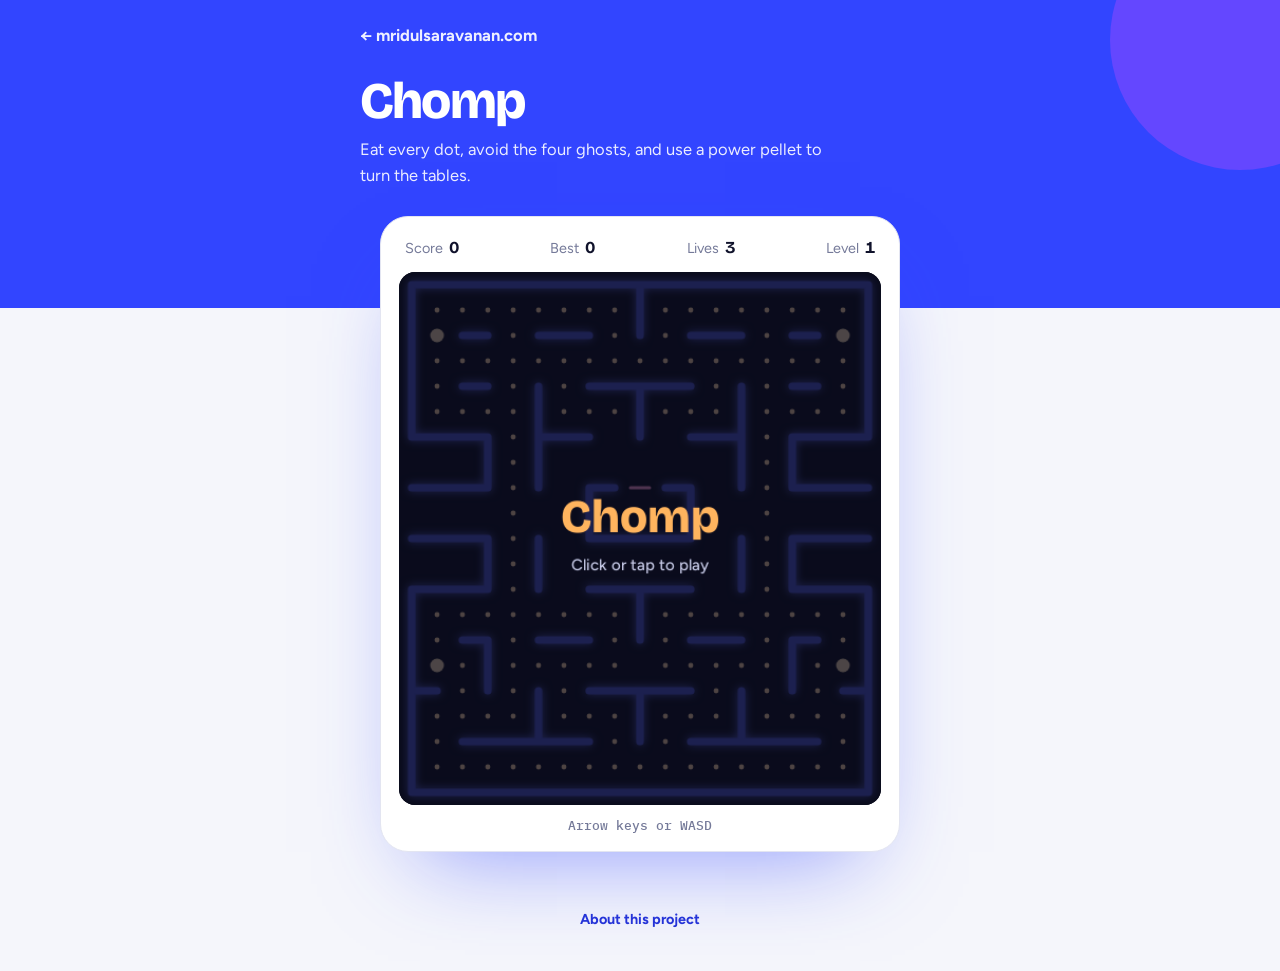
==== play/index.html @ 7e368cf9 "Launch the new site: projects, AI Lab, findings, notes and about Replaces the single-page portfolio " ====
<!doctype html>
<html lang="en">
<head>
<meta charset="utf-8">
<meta name="viewport" content="width=device-width, initial-scale=1">
<title>Chomp &ndash; Mridul Saravanan</title>
<meta name="description" content="Chomp: a small maze game. Eat the dots, avoid four ghosts, clear the level.">
<link rel="canonical" href="https://mridulsaravanan.com/play/">
<link rel="icon" href="data:image/svg+xml,%3Csvg xmlns=%27http://www.w3.org/2000/svg%27 viewBox=%270 0 32 32%27%3E%3Crect width=%2732%27 height=%2732%27 rx=%278%27 fill=%27%230E1024%27/%3E%3Ctext x=%2716%27 y=%2722%27 font-family=%27Arial%27 font-weight=%27700%27 font-size=%2715%27 text-anchor=%27middle%27 fill=%27%23FFB45E%27%3EMS%3C/text%3E%3C/svg%3E">
<link rel="preconnect" href="https://fonts.googleapis.com">
<link rel="preconnect" href="https://fonts.gstatic.com" crossorigin>
<link href="https://fonts.googleapis.com/css2?family=Bricolage+Grotesque:opsz,wght@12..96,400..800&family=Figtree:wght@400..700&family=IBM+Plex+Mono:wght@400;500&display=swap" rel="stylesheet">
<style>
:root{
  --bg:#F5F6FB; --surface:#FFFFFF; --ink:#10122B; --ink2:#454A6B; --muted:#757A99;
  --line:#E3E5F1; --cobalt:#3245FF; --cobalt-d:#2433D6; --cobalt-l:#E8EAFF; --violet:#7448FF; --sun:#FFC53D;
  --display:"Bricolage Grotesque","Figtree",system-ui,sans-serif;
  --body:"Figtree",system-ui,-apple-system,"Segoe UI",sans-serif;
  --mono:"IBM Plex Mono",ui-monospace,Consolas,monospace;
}
*{box-sizing:border-box}
body{margin:0;background:var(--bg);color:var(--ink);font:16.5px/1.6 var(--body);-webkit-font-smoothing:antialiased}
a{color:inherit}
:focus-visible{outline:3px solid var(--cobalt);outline-offset:3px;border-radius:8px}
.top{background:var(--cobalt);color:#fff;padding:22px 16px 120px;position:relative;overflow:hidden}
.top::after{content:"";position:absolute;right:-90px;top:-90px;width:260px;height:260px;border-radius:50%;background:var(--violet);opacity:.75}
.top .in{max-width:560px;margin:0 auto;position:relative;z-index:1}
.back{display:inline-flex;align-items:center;gap:8px;font-weight:700;text-decoration:none;color:#fff;opacity:.92}
.back:hover{opacity:1;text-decoration:underline;text-underline-offset:4px}
h1{font:800 clamp(2.2rem,7vw,3.2rem)/1 var(--display);letter-spacing:-.035em;margin:28px 0 8px}
.top p{margin:0;opacity:.9;max-width:30em}
.arcade{max-width:520px;margin:-92px auto 56px;padding:18px 18px 16px;border-radius:28px;background:var(--surface);border:1px solid var(--line);box-shadow:0 40px 90px -40px rgba(50,69,255,.55);position:relative;z-index:2}
.wrap-arcade{padding:0 16px}
.hud{display:flex;justify-content:space-between;gap:8px;padding:2px 6px 12px;color:var(--muted);font-size:.9rem}
.hud b{color:var(--ink);font:700 1.05rem/1 var(--display);margin-left:6px;font-variant-numeric:tabular-nums}
#chomp{display:block;width:100%;height:auto;aspect-ratio:19/21;border-radius:16px;background:#0A0C1C;touch-action:none;cursor:pointer}
.pad{display:none;grid-template-columns:repeat(3,60px);grid-template-rows:repeat(2,52px);gap:8px;justify-content:center;margin-top:14px}
.pad button{border:1px solid var(--line);background:var(--cobalt-l);color:var(--ink);border-radius:14px;font-size:1.1rem;cursor:pointer;touch-action:manipulation}
.pad button:active{background:var(--line)}
.pad .up{grid-column:2;grid-row:1}.pad .left{grid-column:1;grid-row:2}.pad .down{grid-column:2;grid-row:2}.pad .right{grid-column:3;grid-row:2}
.keys{text-align:center;color:var(--muted);font:500 .8rem/1.4 var(--mono);margin:12px 0 0}
@media (pointer:coarse){.pad{display:grid}.keys{display:none}}
footer{text-align:center;color:var(--muted);font-size:.9rem;padding:0 16px 40px}
footer a{color:var(--cobalt-d);font-weight:700;text-decoration:none}
</style>
</head>
<body>
<header class="top">
  <div class="in">
    <a class="back" href="/">&larr; mridulsaravanan.com</a>
    <h1>Chomp</h1>
    <p>Eat every dot, avoid the four ghosts, and use a power pellet to turn the tables.</p>
  </div>
</header>
<main class="wrap-arcade">
  <div class="arcade">
    <div class="hud">
      <span>Score<b id="c-score">0</b></span>
      <span>Best<b id="c-best">0</b></span>
      <span>Lives<b id="c-lives">3</b></span>
      <span>Level<b id="c-level">1</b></span>
    </div>
    <canvas id="chomp" width="456" height="504" aria-label="Chomp, a maze game. Click it to start, then use the arrow keys, WASD or swipes to move."></canvas>
    <div class="pad">
      <button class="up" data-chomp="up" aria-label="Up">&#9650;</button>
      <button class="left" data-chomp="left" aria-label="Left">&#9664;</button>
      <button class="down" data-chomp="down" aria-label="Down">&#9660;</button>
      <button class="right" data-chomp="right" aria-label="Right">&#9654;</button>
    </div>
    <p class="keys">Arrow keys or WASD</p>
  </div>
</main>
<footer><a href="/#/projects/chomp">About this project</a></footer>
<script src="chomp.js" defer></script>
</body>
</html>
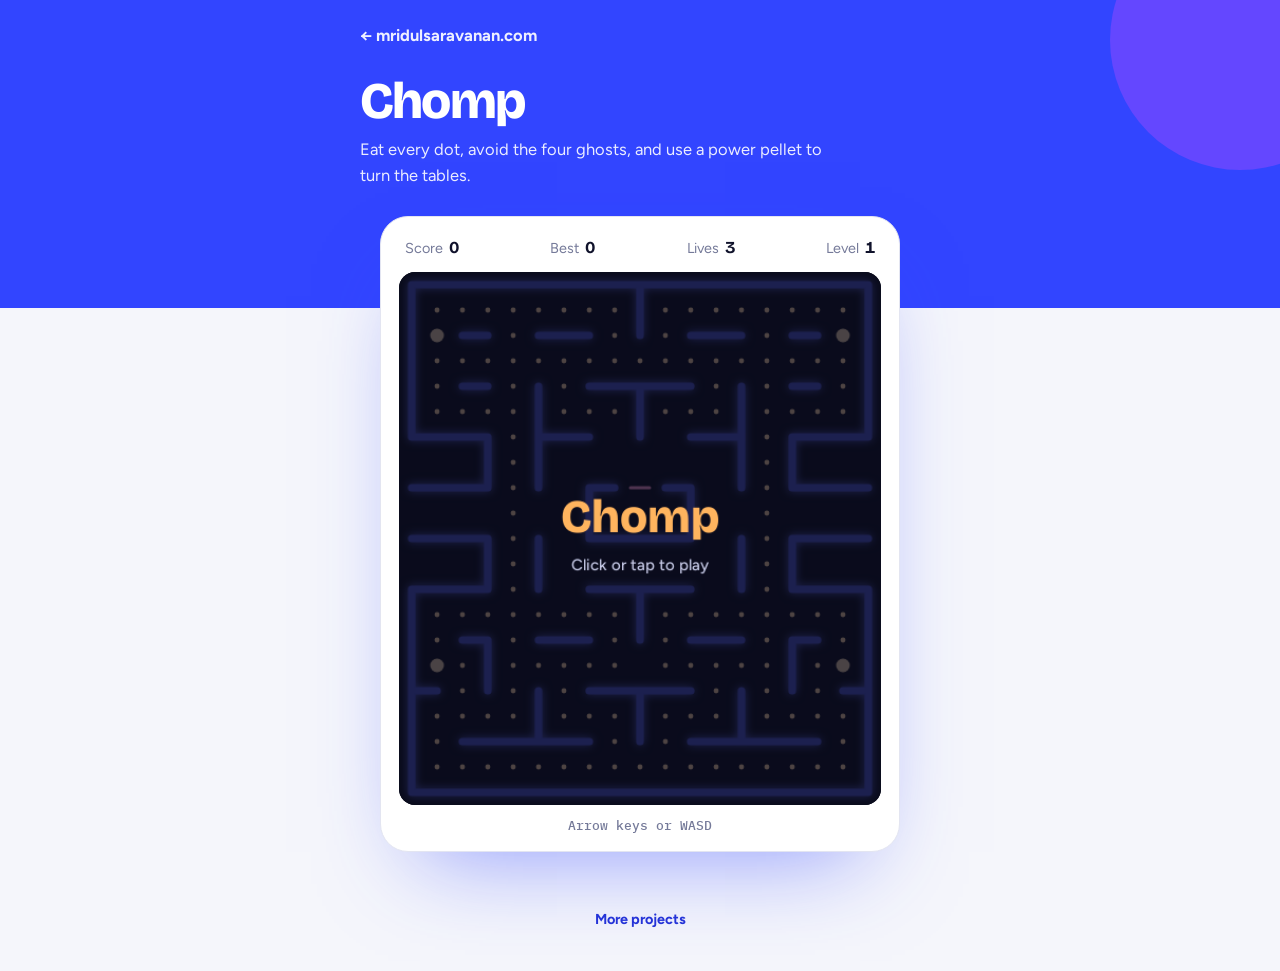
==== commit 10dfca2a: "New homepage: a night of sky lanterns, one per app Minimal homepage with name, hello and ten lantern" ====
--- a/play/index.html
+++ b/play/index.html
@@ -3,74 +3,12 @@
 <head>
 <meta charset="utf-8">
 <meta name="viewport" content="width=device-width, initial-scale=1">
-<title>Chomp &ndash; Mridul Saravanan</title>
-<meta name="description" content="Chomp: a small maze game. Eat the dots, avoid four ghosts, clear the level.">
-<link rel="canonical" href="https://mridulsaravanan.com/play/">
-<link rel="icon" href="data:image/svg+xml,%3Csvg xmlns=%27http://www.w3.org/2000/svg%27 viewBox=%270 0 32 32%27%3E%3Crect width=%2732%27 height=%2732%27 rx=%278%27 fill=%27%230E1024%27/%3E%3Ctext x=%2716%27 y=%2722%27 font-family=%27Arial%27 font-weight=%27700%27 font-size=%2715%27 text-anchor=%27middle%27 fill=%27%23FFB45E%27%3EMS%3C/text%3E%3C/svg%3E">
-<link rel="preconnect" href="https://fonts.googleapis.com">
-<link rel="preconnect" href="https://fonts.gstatic.com" crossorigin>
-<link href="https://fonts.googleapis.com/css2?family=Bricolage+Grotesque:opsz,wght@12..96,400..800&family=Figtree:wght@400..700&family=IBM+Plex+Mono:wght@400;500&display=swap" rel="stylesheet">
-<style>
-:root{
-  --bg:#F5F6FB; --surface:#FFFFFF; --ink:#10122B; --ink2:#454A6B; --muted:#757A99;
-  --line:#E3E5F1; --cobalt:#3245FF; --cobalt-d:#2433D6; --cobalt-l:#E8EAFF; --violet:#7448FF; --sun:#FFC53D;
-  --display:"Bricolage Grotesque","Figtree",system-ui,sans-serif;
-  --body:"Figtree",system-ui,-apple-system,"Segoe UI",sans-serif;
-  --mono:"IBM Plex Mono",ui-monospace,Consolas,monospace;
-}
-*{box-sizing:border-box}
-body{margin:0;background:var(--bg);color:var(--ink);font:16.5px/1.6 var(--body);-webkit-font-smoothing:antialiased}
-a{color:inherit}
-:focus-visible{outline:3px solid var(--cobalt);outline-offset:3px;border-radius:8px}
-.top{background:var(--cobalt);color:#fff;padding:22px 16px 120px;position:relative;overflow:hidden}
-.top::after{content:"";position:absolute;right:-90px;top:-90px;width:260px;height:260px;border-radius:50%;background:var(--violet);opacity:.75}
-.top .in{max-width:560px;margin:0 auto;position:relative;z-index:1}
-.back{display:inline-flex;align-items:center;gap:8px;font-weight:700;text-decoration:none;color:#fff;opacity:.92}
-.back:hover{opacity:1;text-decoration:underline;text-underline-offset:4px}
-h1{font:800 clamp(2.2rem,7vw,3.2rem)/1 var(--display);letter-spacing:-.035em;margin:28px 0 8px}
-.top p{margin:0;opacity:.9;max-width:30em}
-.arcade{max-width:520px;margin:-92px auto 56px;padding:18px 18px 16px;border-radius:28px;background:var(--surface);border:1px solid var(--line);box-shadow:0 40px 90px -40px rgba(50,69,255,.55);position:relative;z-index:2}
-.wrap-arcade{padding:0 16px}
-.hud{display:flex;justify-content:space-between;gap:8px;padding:2px 6px 12px;color:var(--muted);font-size:.9rem}
-.hud b{color:var(--ink);font:700 1.05rem/1 var(--display);margin-left:6px;font-variant-numeric:tabular-nums}
-#chomp{display:block;width:100%;height:auto;aspect-ratio:19/21;border-radius:16px;background:#0A0C1C;touch-action:none;cursor:pointer}
-.pad{display:none;grid-template-columns:repeat(3,60px);grid-template-rows:repeat(2,52px);gap:8px;justify-content:center;margin-top:14px}
-.pad button{border:1px solid var(--line);background:var(--cobalt-l);color:var(--ink);border-radius:14px;font-size:1.1rem;cursor:pointer;touch-action:manipulation}
-.pad button:active{background:var(--line)}
-.pad .up{grid-column:2;grid-row:1}.pad .left{grid-column:1;grid-row:2}.pad .down{grid-column:2;grid-row:2}.pad .right{grid-column:3;grid-row:2}
-.keys{text-align:center;color:var(--muted);font:500 .8rem/1.4 var(--mono);margin:12px 0 0}
-@media (pointer:coarse){.pad{display:grid}.keys{display:none}}
-footer{text-align:center;color:var(--muted);font-size:.9rem;padding:0 16px 40px}
-footer a{color:var(--cobalt-d);font-weight:700;text-decoration:none}
-</style>
+<title>Chomp</title>
+<meta http-equiv="refresh" content="0; url=/chomp/">
+<link rel="canonical" href="/chomp/">
+<meta name="robots" content="noindex">
+<style>html,body{margin:0;height:100%;background:#070a1d;color:#fff3df;font:16px/1.6 system-ui,sans-serif}body{display:grid;place-items:center}a{color:#ffb04a}</style>
+<script>location.replace('/chomp/');</script>
 </head>
-<body>
-<header class="top">
-  <div class="in">
-    <a class="back" href="/">&larr; mridulsaravanan.com</a>
-    <h1>Chomp</h1>
-    <p>Eat every dot, avoid the four ghosts, and use a power pellet to turn the tables.</p>
-  </div>
-</header>
-<main class="wrap-arcade">
-  <div class="arcade">
-    <div class="hud">
-      <span>Score<b id="c-score">0</b></span>
-      <span>Best<b id="c-best">0</b></span>
-      <span>Lives<b id="c-lives">3</b></span>
-      <span>Level<b id="c-level">1</b></span>
-    </div>
-    <canvas id="chomp" width="456" height="504" aria-label="Chomp, a maze game. Click it to start, then use the arrow keys, WASD or swipes to move."></canvas>
-    <div class="pad">
-      <button class="up" data-chomp="up" aria-label="Up">&#9650;</button>
-      <button class="left" data-chomp="left" aria-label="Left">&#9664;</button>
-      <button class="down" data-chomp="down" aria-label="Down">&#9660;</button>
-      <button class="right" data-chomp="right" aria-label="Right">&#9654;</button>
-    </div>
-    <p class="keys">Arrow keys or WASD</p>
-  </div>
-</main>
-<footer><a href="/#/projects/chomp">About this project</a></footer>
-<script src="chomp.js" defer></script>
-</body>
+<body><p>Opening Chomp&hellip; <a href="/chomp/">Tap here if it doesn't open.</a></p></body>
 </html>
